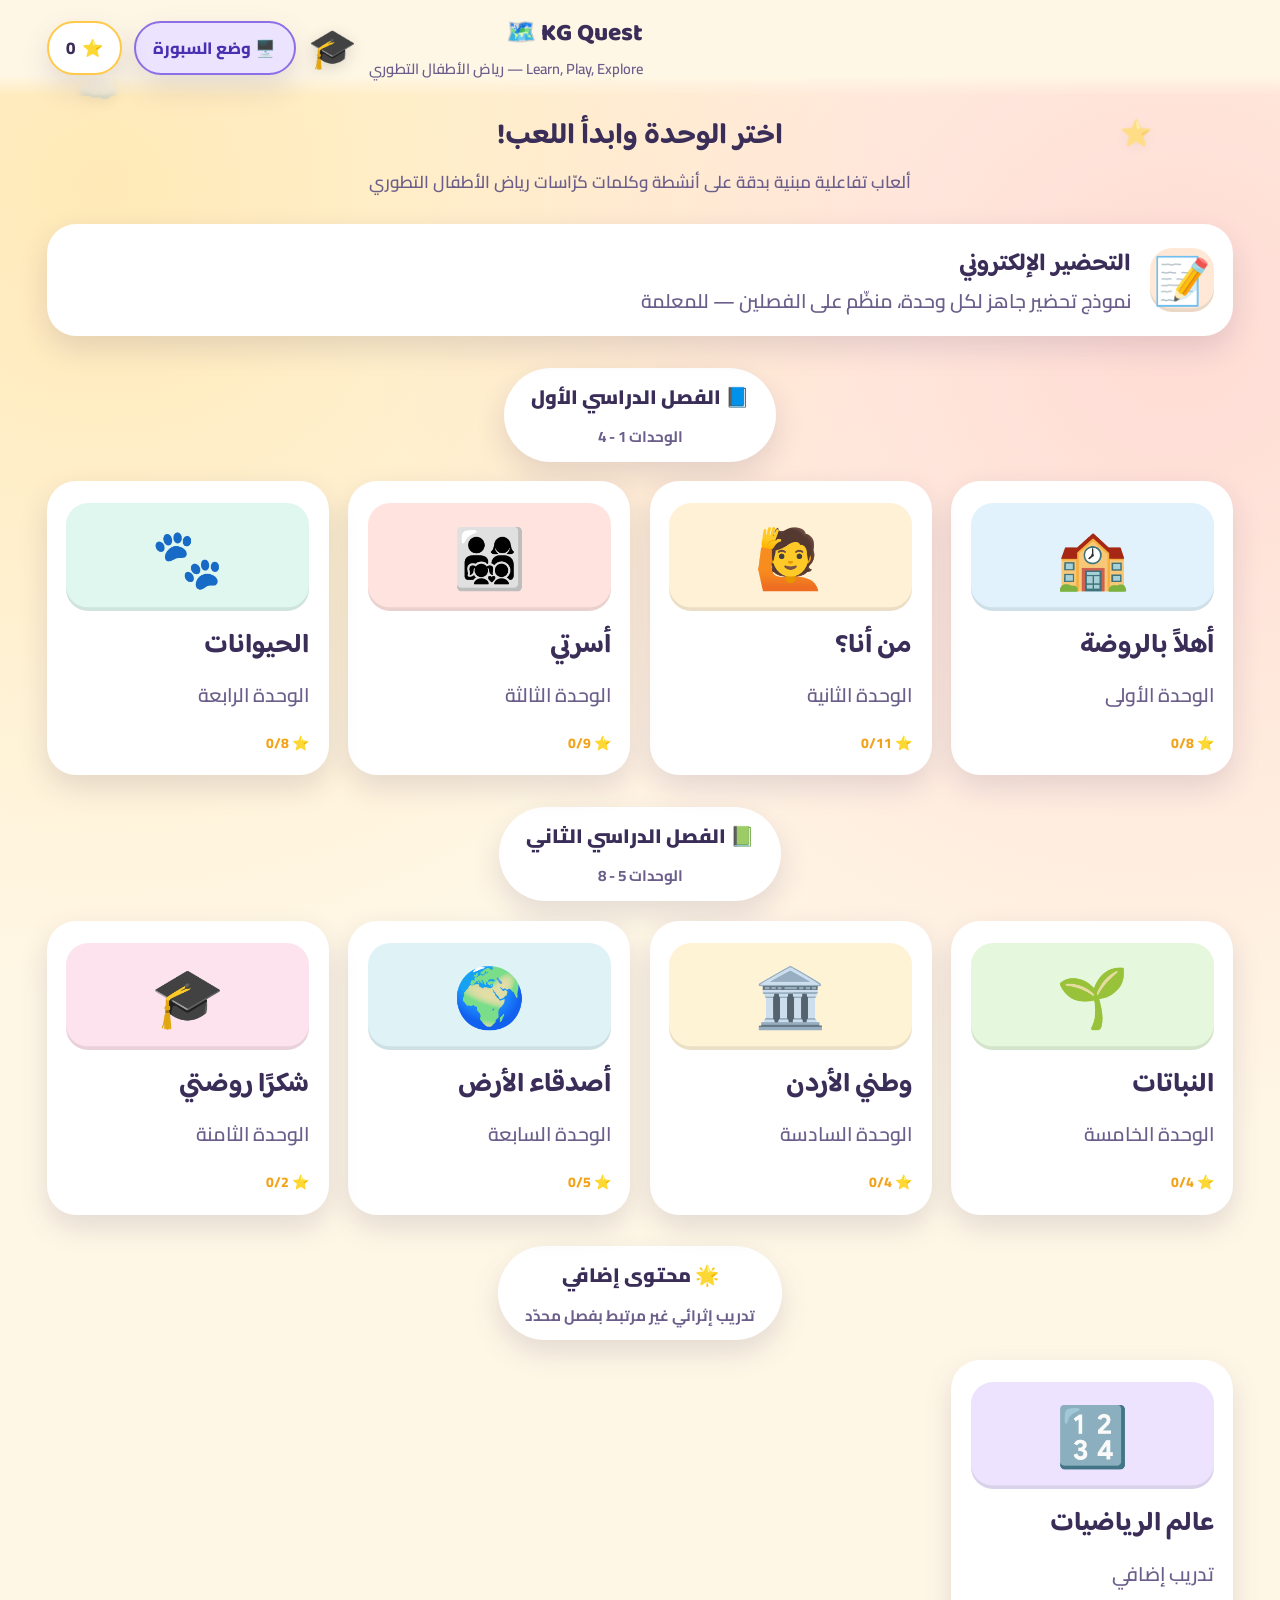
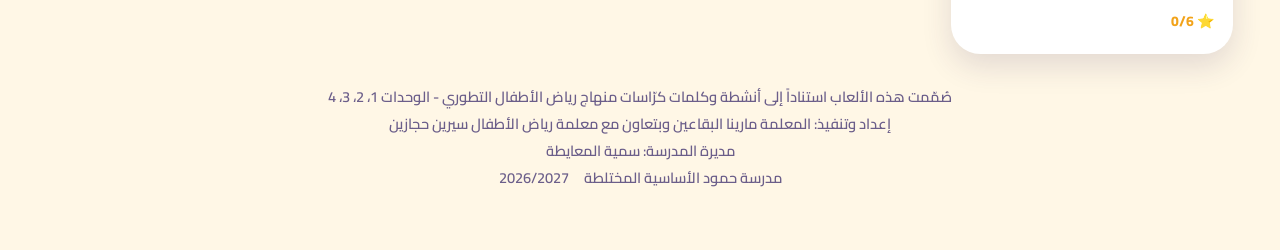
==== index (1).html @ 689f378b "Add files via upload" ====
<!DOCTYPE html>
<html lang="ar" dir="rtl">
<head>
<meta charset="UTF-8">
<meta name="viewport" content="width=device-width, initial-scale=1, viewport-fit=cover">
<title>KG Quest 🗺️ - رحلة تعليمية لرياض الأطفال</title>
<link rel="manifest" href="manifest.json">
<meta name="theme-color" content="#FFC94A">
<link rel="icon" href="icon-192.png">
<link rel="apple-touch-icon" href="icon-192.png">
<link rel="preconnect" href="https://fonts.googleapis.com">
<link href="https://fonts.googleapis.com/css2?family=Baloo+Bhaijaan+2:wght@500;600;700;800&family=Cairo:wght@400;600;700;800&display=swap" rel="stylesheet">
<link rel="stylesheet" href="style.css">
</head>
<body>
<div class="sky-decor" aria-hidden="true">
  <span class="d1">☁️</span>
  <span class="d2">⭐</span>
  <span class="d3">☁️</span>
  <span class="d4">🌟</span>
  <span class="d5">☁️</span>
</div>


<div class="appbar">
  <div class="appbar-inner">
    <button class="back-btn" id="backBtn">⬅ رجوع</button>
    <div class="brand" style="margin-inline-start:auto;">
      <div class="brand-text" style="text-align:left;">
        <h1 style="text-align:right;">KG Quest 🗺️</h1>
        <p style="text-align:right;">Learn, Play, Explore — رياض الأطفال التطوري</p>
      </div>
      <div class="brand-emoji">🎓</div>
    </div>
    <button class="board-toggle" id="boardToggle" aria-pressed="false" title="تكبير المحتوى للسبورة الذكية">🖥️ وضع السبورة</button>
    <div class="stars">⭐ <span id="starsCount">0</span></div>
  </div>
</div>

<div class="wrap">

  <!-- HOME: unit picker -->
  <section class="screen active" id="screen-home">
    <div class="hub-hero">
      <h2>اختر الوحدة وابدأ اللعب!</h2>
      <p>ألعاب تفاعلية مبنية بدقة على أنشطة وكلمات كرّاسات رياض الأطفال التطوري</p>
    </div>

    <button class="card prep-entry" onclick="openPrepHome()">
      <div class="badge">📝</div>
      <div class="prep-entry-text"><h3>التحضير الإلكتروني</h3><p>نموذج تحضير جاهز لكل وحدة، منظّم على الفصلين — للمعلمة</p></div>
    </button>

    <div class="term-section">
      <div class="term-head-wrap">
        <span class="term-head">📘 الفصل الدراسي الأول
          <span class="term-sub">الوحدات 1 - 4</span>
        </span>
      </div>
      <div class="grid units">
        <button class="card unit-card u1" onclick="openUnit(1)">
          <div class="badge">🏫</div><h3>أهلاً بالروضة</h3><p>الوحدة الأولى</p><span class="unit-progress" id="progress-u1"></span>
        </button>
        <button class="card unit-card u2" onclick="openUnit(2)">
          <div class="badge">🙋</div><h3>من أنا؟</h3><p>الوحدة الثانية</p><span class="unit-progress" id="progress-u2"></span>
        </button>
        <button class="card unit-card u3" onclick="openUnit(3)">
          <div class="badge">👨‍👩‍👧‍👦</div><h3>أسرتي</h3><p>الوحدة الثالثة</p><span class="unit-progress" id="progress-u3"></span>
        </button>
        <button class="card unit-card u4" onclick="openUnit(4)">
          <div class="badge">🐾</div><h3>الحيوانات</h3><p>الوحدة الرابعة</p><span class="unit-progress" id="progress-u4"></span>
        </button>
      </div>
    </div>

    <div class="term-section">
      <div class="term-head-wrap">
        <span class="term-head">📗 الفصل الدراسي الثاني
          <span class="term-sub">الوحدات 5 - 8</span>
        </span>
      </div>
      <div class="grid units">
        <button class="card unit-card u5" onclick="openUnit(5)">
          <div class="badge">🌱</div><h3>النباتات</h3><p>الوحدة الخامسة</p><span class="unit-progress" id="progress-u5"></span>
        </button>
        <button class="card unit-card u6" onclick="openUnit(6)">
          <div class="badge">🏛️</div><h3>وطني الأردن</h3><p>الوحدة السادسة</p><span class="unit-progress" id="progress-u6"></span>
        </button>
        <button class="card unit-card u7" onclick="openUnit(7)">
          <div class="badge">🌍</div><h3>أصدقاء الأرض</h3><p>الوحدة السابعة</p><span class="unit-progress" id="progress-u7"></span>
        </button>
        <button class="card unit-card u8" onclick="openUnit(8)">
          <div class="badge">🎓</div><h3>شكرًا روضتي</h3><p>الوحدة الثامنة</p><span class="unit-progress" id="progress-u8"></span>
        </button>
      </div>
    </div>

    <div class="term-section">
      <div class="term-head-wrap">
        <span class="term-head">🌟 محتوى إضافي
          <span class="term-sub">تدريب إثرائي غير مرتبط بفصل محدّد</span>
        </span>
      </div>
      <div class="grid units">
        <button class="card unit-card umath" onclick="openUnit('math')">
          <div class="badge">🔢</div><h3>عالم الرياضيات</h3><p>تدريب إضافي</p><span class="unit-progress" id="progress-umath"></span>
        </button>
      </div>
    </div>
  </section>

  <!-- UNIT 1 HUB -->
  <section class="screen" id="screen-unit1">
    <div class="hub-hero"><h2>🏫 أهلاً بالروضة</h2><p>حرف الألف، حرف الواو، أدوات الروضة، والعدد واحد</p><span class="term-sub" style="display:block;margin-top:4px;">📘 الفصل الدراسي الأول</span></div>
    <div class="grid">
      <button class="card u1" onclick="startAlefQuiz()"><span class="stars-earned" id="stars-u1-alef"></span><div class="badge">🔤</div><h3>حرف الألف (ا)</h3><p>اكتشف الكلمات التي تحتوي على حرف (ا): تفاح، دائرة، قطار، غزال</p></button>
      <button class="card u1" onclick="startWawQuiz()"><span class="stars-earned" id="stars-u1-waw"></span><div class="badge">🔤</div><h3>حرف الواو (و)</h3><p>اكتشف الكلمات التي تحتوي على حرف (و): ورق، خروف، جرو، فول</p></button>
      <button class="card u1" onclick="startU1English()"><span class="stars-earned" id="stars-u1-english"></span><div class="badge">🔤</div><h3>English Letters: A, C</h3><p>cat, cake, car, ant, ax, apple</p></button>
      <button class="card u1" onclick="startSchoolTools()"><span class="stars-earned" id="stars-u1-tools"></span><div class="badge">🎒</div><h3>أدوات الروضة</h3><p>صِل كل أداة بما يرتبط بها</p></button>
      <button class="card u1" onclick="startOddOne()"><span class="stars-earned" id="stars-u1-odd"></span><div class="badge">🔍</div><h3>الشيء المختلف</h3><p>ابحث عن العنصر المختلف بين مجموعة متشابهة</p></button>
      <button class="card u1" onclick="startNumberOne()"><span class="stars-earned" id="stars-u1-numberone"></span><div class="badge">1️⃣</div><h3>العدد واحد</h3><p>ميّز المجموعة التي تحتوي على عنصر واحد فقط</p></button>
      <button class="card u1" onclick="startU1Numbers()"><span class="stars-earned" id="stars-u1-numbers"></span><div class="badge">🔢</div><h3>أعدّ معي</h3><p>عدّ أدوات الروضة من 1 إلى 3</p></button>
      <button class="card u1" onclick="startU1Pattern()"><span class="stars-earned" id="stars-u1-pattern"></span><div class="badge">🧩</div><h3>أكمل النمط</h3><p>لاحظ التكرار وأكمل الشكل الناقص</p></button>
    </div>
  </section>

  <!-- UNIT 2 HUB -->
  <section class="screen" id="screen-unit2">
    <div class="hub-hero"><h2>🙋 من أنا؟</h2><p>حواسي، حروفي، جسمي، الأشكال، وغذائي الصحي</p><span class="term-sub" style="display:block;margin-top:4px;">📘 الفصل الدراسي الأول</span></div>
    <div class="grid">
      <button class="card u2" onclick="startSenses()"><span class="stars-earned" id="stars-u2-senses"></span><div class="badge">🖐️</div><h3>حواسي الخمس</h3><p>صِل كل عضو بما يفعله</p></button>
      <button class="card u2" onclick="startU2Letters()"><span class="stars-earned" id="stars-u2-letters"></span><div class="badge">🔤</div><h3>حروف ي ب م ف</h3><p>اكتشف الحروف في كلمات: دمية، برتقالة، ليمون، فيل</p></button>
      <button class="card u2" onclick="startU2English()"><span class="stars-earned" id="stars-u2-english"></span><div class="badge">🔤</div><h3>English Letters: T,D,M,H</h3><p>table, tiger, duck, dog, milk, monkey, hat, hen, house</p></button>
      <button class="card u2" onclick="startDressChild()"><span class="stars-earned" id="stars-u2-dress"></span><div class="badge">🧢</div><h3>أجزاء جسمي</h3><p>صِل كل قطعة ملابس بمكانها على الجسم</p></button>
      <button class="card u2" onclick="startU2Numbers()"><span class="stars-earned" id="stars-u2-numbers"></span><div class="badge">🔢</div><h3>أعدّ معي</h3><p>عدّ العناصر واختر الرقم الصحيح (2-5)</p></button>
      <button class="card u2" onclick="startShapes()"><span class="stars-earned" id="stars-u2-shapes"></span><div class="badge">🔺</div><h3>الأشكال الهندسية</h3><p>ميّز المثلث والدائرة والمربع</p></button>
      <button class="card u2" onclick="startFood()"><span class="stars-earned" id="stars-u2-food"></span><div class="badge">🍎</div><h3>غذائي الصحي</h3><p>صنّف الطعام: صحي أم غير صحي؟</p></button>
      <button class="card u2" onclick="startDoctorTools()"><span class="stars-earned" id="stars-u2-doctor"></span><div class="badge">🩺</div><h3>أدوات الطبيب</h3><p>ساعد الطبيب واكتشف أدواته الطبية</p></button>
      <button class="card u2" onclick="startCleaningTools()"><span class="stars-earned" id="stars-u2-cleaning"></span><div class="badge">🧼</div><h3>أدوات النظافة</h3><p>صِل كل أداة نظافة بما يناسبها</p></button>
      <button class="card u2" onclick="openGameScreen('hazard');initHazard();"><span class="stars-earned" id="stars-u2-hazard"></span><div class="badge">⚠️</div><h3>احذر الخطر</h3><p>اكتشف الأدوات الخطرة في المنزل</p></button>
      <button class="card u2" onclick="startU2Pattern()"><span class="stars-earned" id="stars-u2-pattern"></span><div class="badge">🧩</div><h3>أكمل النمط</h3><p>لاحظ التكرار وأكمل الشكل الناقص</p></button>
    </div>
  </section>

  <!-- UNIT 3 HUB -->
  <section class="screen" id="screen-unit3">
    <div class="hub-hero"><h2>👨‍👩‍👧‍👦 أسرتي</h2><p>حروف أسرتي، الأعمار، المهن، بيتي، والأعداد</p><span class="term-sub" style="display:block;margin-top:4px;">📘 الفصل الدراسي الأول</span></div>
    <div class="grid">
      <button class="card u3" onclick="startU3Letters()"><span class="stars-earned" id="stars-u3-letters"></span><div class="badge">🔤</div><h3>حروف س ر ت ش</h3><p>اكتشف الحروف في كلمات: سلحفاة، رمانة، تاج، شجرة</p></button>
      <button class="card u3" onclick="startU3English()"><span class="stars-earned" id="stars-u3-english"></span><div class="badge">🔤</div><h3>English Letters: S,N,O,P</h3><p>sun, snake, star, nest, nose, net, ox, octopus, orange, pen, panda, parrot</p></button>
      <button class="card u3" onclick="startAgeQuiz()"><span class="stars-earned" id="stars-u3-age"></span><div class="badge">👶</div><h3>الأصغر والأكبر</h3><p>من الأصغر سناً؟ ومن الأكبر؟</p></button>
      <button class="card u3" onclick="startProfessions()"><span class="stars-earned" id="stars-u3-professions"></span><div class="badge">🧰</div><h3>أصحاب المهن</h3><p>صِل كل مهنة بالأداة الخاصة بها</p></button>
      <button class="card u3" onclick="startPlaces()"><span class="stars-earned" id="stars-u3-places"></span><div class="badge">🏠</div><h3>غرف بيتي</h3><p>صِل كل قطعة أثاث بمكانها الصحيح في البيت</p></button>
      <button class="card u3" onclick="startTrueColors()"><span class="stars-earned" id="stars-u3-colors"></span><div class="badge">🎨</div><h3>الألوان الحقيقية</h3><p>اختر اللون الحقيقي لكل عنصر</p></button>
      <button class="card u3" onclick="startU3Numbers()"><span class="stars-earned" id="stars-u3-numbers"></span><div class="badge">🔢</div><h3>أعدّ معي</h3><p>عدّ من 6 إلى 9</p></button>
      <button class="card u3" onclick="startOrderNumbers()"><span class="stars-earned" id="stars-u3-orderNumbers"></span><div class="badge">📶</div><h3>رتّب الأعداد</h3><p>رتّب الأعداد من الأصغر إلى الأكبر</p></button>
      <button class="card u3" onclick="startU3Pattern()"><span class="stars-earned" id="stars-u3-pattern"></span><div class="badge">🧩</div><h3>أكمل النمط</h3><p>لاحظ التكرار وأكمل الشكل الناقص</p></button>
    </div>
  </section>

  <!-- UNIT 4 HUB -->
  <section class="screen" id="screen-unit4">
    <div class="hub-hero"><h2>🐾 الحيوانات</h2><p>حروف حيواناتي، الأمهات وصغارها، الموطن، ودورة الحياة</p><span class="term-sub" style="display:block;margin-top:4px;">📘 الفصل الدراسي الأول</span></div>
    <div class="grid">
      <button class="card u4" onclick="startU4Letters()"><span class="stars-earned" id="stars-u4-letters"></span><div class="badge">🔤</div><h3>حروف ن د ح ع</h3><p>اكتشف الحروف في كلمات: عنب، دجاجة، حوت، دعسوقة</p></button>
      <button class="card u4" onclick="startU4English()"><span class="stars-earned" id="stars-u4-english"></span><div class="badge">🔤</div><h3>English Letters: E,B,F,I</h3><p>egg, elephant, bird, book, banana, fish, flower, insect, ink</p></button>
      <button class="card u4" onclick="startBabies()"><span class="stars-earned" id="stars-u4-babies"></span><div class="badge">🐣</div><h3>أمهات وصغار</h3><p>صِل كل حيوان بصغيره</p></button>
      <button class="card u4" onclick="startHabitat()"><span class="stars-earned" id="stars-u4-habitat"></span><div class="badge">🌊</div><h3>بحري أم بري؟</h3><p>صنّف الحيوانات حسب موطنها</p></button>
      <button class="card u4" onclick="startInsects()"><span class="stars-earned" id="stars-u4-insects"></span><div class="badge">🐝</div><h3>نافعة أم ضارة</h3><p>صنّف الحشرات النافعة والضارة</p></button>
      <button class="card u4" onclick="startLifecycle()"><span class="stars-earned" id="stars-u4-lifecycle"></span><div class="badge">🔄</div><h3>رتّب الترتيب</h3><p>رتّب دورة حياة الدجاجة وأحداث يومي</p></button>
      <button class="card u4" onclick="startU4Numbers()"><span class="stars-earned" id="stars-u4-numbers"></span><div class="badge">🔢</div><h3>أعدّ معي</h3><p>عدّ الحيوانات من 1 إلى 3</p></button>
      <button class="card u4" onclick="startU4Pattern()"><span class="stars-earned" id="stars-u4-pattern"></span><div class="badge">🧩</div><h3>أكمل النمط</h3><p>لاحظ التكرار وأكمل الشكل الناقص</p></button>
    </div>
  </section>

  <!-- UNIT 5 HUB -->
  <section class="screen" id="screen-unit5">
    <div class="hub-hero"><h2>🌱 النباتات</h2><p>حروف ل ز ج، English G K، أعداد 10-12، وعالم النبات</p><span class="term-sub" style="display:block;margin-top:4px;">📗 الفصل الدراسي الثاني</span></div>
    <div class="grid" id="grid-unit5"></div>
  </section>

  <!-- UNIT 6 HUB -->
  <section class="screen" id="screen-unit6">
    <div class="hub-hero"><h2>🏛️ وطني الأردن</h2><p>حروف ق خ غ، English L U، أعداد 13-15، ومعالم وطني</p><span class="term-sub" style="display:block;margin-top:4px;">📗 الفصل الدراسي الثاني</span></div>
    <div class="grid" id="grid-unit6"></div>
  </section>

  <!-- UNIT 7 HUB -->
  <section class="screen" id="screen-unit7">
    <div class="hub-hero"><h2>🌍 أصدقاء الأرض</h2><p>حروف ذ ط ك ض، English Y W X Z، أعداد 17-20، وحافظ على الأرض</p><span class="term-sub" style="display:block;margin-top:4px;">📗 الفصل الدراسي الثاني</span></div>
    <div class="grid" id="grid-unit7"></div>
  </section>

  <!-- UNIT 8 HUB -->
  <section class="screen" id="screen-unit8">
    <div class="hub-hero"><h2>🎓 شكرًا روضتي</h2><p>حروف ظ هـ، ومهارات وقيم</p><span class="term-sub" style="display:block;margin-top:4px;">📗 الفصل الدراسي الثاني</span></div>
    <div class="grid" id="grid-unit8"></div>
  </section>

  <!-- MATH WORLD HUB -->
  <section class="screen" id="screen-unitmath">
    <div class="hub-hero"><h2>🔢 عالم الرياضيات</h2><p>الجمع والطرح، الأشكال، الأنماط، المقارنة، الترتيب، والقفز بالعشرات</p><span class="term-sub" style="display:block;margin-top:4px;">🌟 محتوى إضافي</span></div>
    <div class="grid" id="grid-unitmath"></div>
  </section>

  <!-- GENERIC: MATCH -->
  <section class="screen" id="screen-match">
    <div class="game-panel">
      <div class="game-title"><span class="emoji" id="match-icon">🖐️</span><h2 id="match-title">مطابقة</h2></div>
      <p class="progress-line" id="match-progress"></p>
      <p class="prompt" id="match-prompt">صِل كل عنصر بما يناسبه</p>
      <div class="match-cols"><div id="match-left"></div><div id="match-right"></div></div>
    </div>
  </section>

  <!-- GENERIC: QUIZ -->
  <section class="screen" id="screen-quiz">
    <div class="game-panel">
      <div class="game-title"><span class="emoji" id="quiz-icon">🔤</span><h2 id="quiz-title">سؤال</h2></div>
      <p class="progress-line" id="quiz-progress"></p>
      <div class="letter-big" id="quiz-header" style="display:none;"></div>
      <div class="objects-row" id="quiz-objects" style="display:none;"></div>
      <p class="prompt" id="quiz-prompt"></p>
      <p class="prompt-sub" id="quiz-sub" style="display:none;"></p>
      <div class="options-row" id="quiz-options"></div>
    </div>
  </section>

  <!-- GENERIC: COUNT -->
  <section class="screen" id="screen-count">
    <div class="game-panel">
      <div class="game-title"><span class="emoji" id="count-icon">🔢</span><h2 id="count-title">أعدّ معي</h2></div>
      <p class="progress-line" id="count-progress"></p>
      <p class="credit-line">تنفيذ: المعلمة مارينا البقاعين</p>
      <p class="prompt">كم عدد العناصر؟</p>
      <div class="objects-row" id="count-objects"></div>
      <div class="num-row" id="count-options"></div>
    </div>
  </section>

  <!-- GENERIC: SORT -->
  <section class="screen" id="screen-sort">
    <div class="game-panel">
      <div class="game-title"><span class="emoji" id="sort-icon">🍎</span><h2 id="sort-title">تصنيف</h2></div>
      <p class="progress-line" id="sort-progress"></p>
      <div class="stage">
        <span class="stage-emoji" id="sort-emoji">🍎</span>
        <span class="stage-name" id="sort-name">تفاحة</span>
      </div>
      <div class="choice-row">
        <button class="choice-btn a" id="sort-btnA" onclick="answerSort(true)">صحي</button>
        <button class="choice-btn b" id="sort-btnB" onclick="answerSort(false)">غير صحي</button>
      </div>
    </div>
  </section>

  <!-- GENERIC: ORDER -->
  <section class="screen" id="screen-order">
    <div class="game-panel">
      <div class="game-title"><span class="emoji" id="order-icon">🔄</span><h2 id="order-title">رتّب</h2></div>
      <p class="progress-line" id="order-progress"></p>
      <p class="prompt" id="order-prompt"></p>
      <div class="order-row" id="order-row"></div>
    </div>
  </section>

  <!-- GENERIC: PATTERN -->
  <section class="screen" id="screen-pattern">
    <div class="game-panel">
      <div class="game-title"><span class="emoji">🧩</span><h2>أكمل النمط</h2></div>
      <p class="progress-line" id="pattern-progress"></p>
      <p class="prompt">ما الشكل التالي في النمط؟</p>
      <div class="pattern-row" id="pattern-row"></div>
      <div class="options-row" id="pattern-options"></div>
    </div>
  </section>

  <!-- HAZARD (unit 2 special) -->
  <section class="screen" id="screen-hazard">
    <div class="game-panel">
      <div class="game-title"><span class="emoji">⚠️</span><h2>احذر الخطر</h2></div>
      <p class="prompt">انقر فقط على الأدوات الخطرة</p>
      <div class="hazard-meta"><span id="hazard-found">تم العثور: 0 / 4</span><span id="hazard-lives">❤️❤️❤️</span></div>
      <div class="hazard-grid" id="hazard-grid"></div>
    </div>
  </section>

  <!-- التحضير الإلكتروني -->
  <section class="screen" id="screen-prep-home">
    <div class="hub-hero"><h2>📝 التحضير الإلكتروني</h2><p>اختاري الوحدة لعرض خطة الدرس معبّأة وجاهزة للتعديل والطباعة</p></div>
    <div class="term-section">
      <div class="term-head-wrap"><span class="term-head">📘 الفصل الدراسي الأول<span class="term-sub">الوحدات 1 - 4</span></span></div>
      <div class="grid" id="prep-grid-1"></div>
    </div>
    <div class="term-section">
      <div class="term-head-wrap"><span class="term-head">📗 الفصل الدراسي الثاني<span class="term-sub">الوحدات 5 - 8</span></span></div>
      <div class="grid" id="prep-grid-2"></div>
    </div>
  </section>

  <!-- نموذج خطة الدرس (مطابق للنموذج الرسمي QF71-1-47) -->
  <section class="screen" id="screen-prep-form">
    <div class="game-panel prep-sheet" id="prepSheet">
      <h2 style="text-align:center;margin:0 0 14px;">خطة الدرس</h2>

      <div class="prep-head-grid">
        <div class="full"><strong>اسم المدرسة:</strong> <input type="text" id="f-schoolName" placeholder="مثال: روضة ..."><br><strong>مديرة المدرسة:</strong> سمية المعايطة</div>
        <div><strong>المبحث:</strong> منهاج رياض الأطفال التطوري</div>
        <div><strong>عنوان الوحدة:</strong> <span id="prep-unit-title"></span></div>
        <div class="full"><strong>عدد الحصص:</strong> <input type="text" id="f-sessionCount" placeholder="مثال: فعالية الحلقة الصباحية (اليوم الأول من الأسبوع الأول)"></div>
        <div class="full"><strong>موضوع الدرس:</strong> <input type="text" id="f-lessonTopic" placeholder="مثال: نشاط جسمي جميل / قصة حرف الياء"></div>
        <div class="full"><strong>التعلم القبلي:</strong> <input type="text" id="f-priorLearning" placeholder="مثال: القاء تحية الإسلام / حرفي المد (ا، و)"></div>
      </div>

      <div class="prep-outcomes">
        <div class="prep-outcomes-title">النتاجات التعليمية</div>
        <textarea id="f-outcomes" rows="4" placeholder="1- ...&#10;2- ...&#10;3- ..."></textarea>
      </div>

      <table class="prep-stage-table" dir="rtl">
        <thead>
          <tr>
            <th class="col-stage">المراحل</th>
            <th>دور المعلم</th>
            <th>دور المتعلم</th>
            <th class="col-time">الزمن</th>
          </tr>
        </thead>
        <tbody>
          <tr>
            <td class="prep-stage-name">1- التهيئة<br>والاندماج</td>
            <td data-label="دور المعلم"><textarea id="f-teacher-0" rows="3"></textarea></td>
            <td data-label="دور المتعلم"><textarea id="f-learner-0" rows="3"></textarea></td>
            <td data-label="الزمن"><input type="text" id="f-time-0" class="prep-time"></td>
          </tr>
          <tr>
            <td class="prep-stage-name">2- الشرح<br>والتفسير</td>
            <td data-label="دور المعلم"><textarea id="f-teacher-1" rows="4"></textarea></td>
            <td data-label="دور المتعلم"><textarea id="f-learner-1" rows="4"></textarea></td>
            <td data-label="الزمن"><input type="text" id="f-time-1" class="prep-time"></td>
          </tr>
          <tr>
            <td class="prep-stage-name">3- التوسع<br>ودعم التميز</td>
            <td data-label="دور المعلم"><textarea id="f-teacher-2" rows="3"></textarea></td>
            <td data-label="دور المتعلم"><textarea id="f-learner-2" rows="3"></textarea></td>
            <td data-label="الزمن"><input type="text" id="f-time-2" class="prep-time"></td>
          </tr>
          <tr>
            <td class="prep-stage-name">4- تأكيد<br>التعلم</td>
            <td data-label="دور المعلم"><textarea id="f-teacher-3" rows="2"></textarea></td>
            <td data-label="دور المتعلم"><textarea id="f-learner-3" rows="2"></textarea></td>
            <td data-label="الزمن"><input type="text" id="f-time-3" class="prep-time"></td>
          </tr>
        </tbody>
      </table>

      <div class="prep-footer-grid">
        <div class="prep-footer-left">
          <label>الصف/الشعبة<input type="text" id="f-classroom" placeholder="روضة 2 ( )"></label>
          <label>عدد الغياب/العدد الكلي<input type="text" id="f-attendance"></label>
          <label>ترتيب الحصة<input type="text" id="f-sessionOrder" placeholder="الحلقة الصباحية"></label>
          <label>اليوم والتاريخ<input type="text" id="f-dayDate" placeholder="الأحد - "></label>
        </div>
        <div class="prep-footer-right">
          <div class="prep-outcomes-title">التأمل الذاتي: حول عمليتي التعلم والتعليم</div>
          <textarea id="f-selfReflection" rows="5"></textarea>
        </div>
      </div>

      <div class="prep-signatures">
        <label>الاسم والتوقيع: المعلم<input type="text" id="f-teacherName"></label>
        <label>اخصائي المبحث<input type="text" id="f-subjectSpecialist"></label>
        <label>مديرة المدرسة<input type="text" id="f-schoolPrincipal"></label>
        <label>مستشار التطوير المدرسي<input type="text" id="f-schoolDevAdvisor"></label>
      </div>

      <div class="prep-actions">
        <button class="btn-again" onclick="savePrepSession()">💾 حفظ</button>
        <button class="btn-word" onclick="exportPrepToWord()">📄 تصدير Word</button>
        <button class="btn-home" onclick="window.print()">🖨️ طباعة</button>
      </div>
      <button class="prep-reset-link" onclick="resetPrepPlan()">↺ استرجاع الخطة الأصلية المعبّأة</button>
    </div>
  </section>

  <footer>صُمّمت هذه الألعاب استناداً إلى أنشطة وكلمات كرّاسات منهاج رياض الأطفال التطوري - الوحدات 1، 2، 3، 4<br>إعداد وتنفيذ: المعلمة مارينا البقاعين وبتعاون مع معلمة رياض الأطفال سيرين حجازين<br>مديرة المدرسة: سمية المعايطة<br>مدرسة حمود الأساسية المختلطة &nbsp;&nbsp;&nbsp; 2026/2027</footer>
</div>

<div class="modal-back" id="modalBack">
  <div class="modal">
    <span class="big-emoji">🎉</span>
    <h3>أحسنت!</h3>
    <p id="modalText">أكملت اللعبة بنجاح</p>
    <div class="modal-actions">
      <button class="btn-again" id="modalAgainBtn">العب مرة أخرى</button>
      <button class="btn-home" onclick="closeModal();backToUnit();">رجوع للوحدة</button>
    </div>
  </div>
</div>

<script src="app.js"></script>
<script>
/* وضع السبورة الذكية: تكبير تلقائي حسب حجم الشاشة */
(function(){
  var root=document.documentElement, btn=document.getElementById('boardToggle');
  var KEY='kgquest_board_mode'; // 'on' | 'off' | null (تلقائي)
  function pref(){ try{return localStorage.getItem(KEY);}catch(e){return null;} }
  function setPref(v){ try{localStorage.setItem(KEY,v);}catch(e){} }
  function bigScreen(){ return window.innerWidth>=1000; }
  function apply(){
    var p=pref();
    var on = p==='on' || (p!=='off' && bigScreen());
    var k=Math.min(2.2, Math.max(1, Math.min(window.innerWidth/1050, window.innerHeight/600)));
    if(on && k>1.05){ root.classList.add('board'); root.style.setProperty('--k',k.toFixed(3)); }
    else { root.classList.remove('board'); root.style.removeProperty('--k'); }
    if(btn){
      btn.classList.toggle('show', window.innerWidth>=800);
      btn.setAttribute('aria-pressed', root.classList.contains('board')?'true':'false');
    }
  }
  if(btn) btn.addEventListener('click',function(){
    setPref(root.classList.contains('board')?'off':'on'); apply();
  });
  window.addEventListener('resize',apply);
  apply();
})();
</script>
<script>
if ('serviceWorker' in navigator) {
  window.addEventListener('load', () => {
    navigator.serviceWorker.register('./sw.js');
  });
}
</script>
</body>
</html>
---- style.css ----
:root{
    box-sizing:border-box;
    --cream:#FFF7E6; --panel:#FFFFFF; --ink:#3A2E59; --ink-soft:#6B5E8A;
    --yellow:#FFC94A; --yellow-deep:#F2A31A;
    --pink:#FF6F91; --pink-deep:#E14C72;
    --teal:#33C2BD; --teal-deep:#1F9E99;
    --purple:#8C6FE6; --purple-deep:#6E4FD1;
    --orange:#FF9645; --orange-deep:#E5761E;
    --red:#FF5C5C; --red-deep:#DE3A3A;
    --green:#4FBE85; --green-deep:#2E9C64;
    --blue:#4AA9E0; --blue-deep:#2A82BD;
    --coral:#FF7A6B; --coral-deep:#E2543F;
    --line:#EFE3C8;
    --shadow: 0 10px 24px rgba(58,46,89,.14);
    padding-top:env(safe-area-inset-top,0px); padding-bottom:env(safe-area-inset-bottom,0px);
  }
  @media (prefers-color-scheme: dark){
    :root:not([data-theme="light"]){ --cream:#211A33; --panel:#2C2447; --ink:#F4EEFF; --ink-soft:#C7BBEA; --line:#453A6B; --shadow:0 10px 26px rgba(0,0,0,.45); }
  }
  :root[data-theme="dark"]{ --cream:#211A33; --panel:#2C2447; --ink:#F4EEFF; --ink-soft:#C7BBEA; --line:#453A6B; --shadow:0 10px 26px rgba(0,0,0,.45); }
  html{scroll-padding-top:env(safe-area-inset-top,0px);}
  *{box-sizing:border-box;}
  body{
    margin:0;
    background:
      radial-gradient(circle at 8% 10%, rgba(255,201,74,.30), transparent 40%),
      radial-gradient(circle at 92% 18%, rgba(255,111,145,.20), transparent 42%),
      var(--cream);
    color:var(--ink); font-family:'Cairo',sans-serif; min-height:100%; -webkit-tap-highlight-color:transparent;
    overflow-x:hidden; position:relative;
  }
  .sky-decor{position:fixed;inset:0;overflow:hidden;pointer-events:none;z-index:0;}
  .sky-decor span{position:absolute;opacity:.5;filter:drop-shadow(0 4px 6px rgba(0,0,0,.08));animation:drift 22s ease-in-out infinite;}
  .sky-decor .d1{top:6%;left:6%;font-size:34px;animation-duration:26s;}
  .sky-decor .d2{top:12%;right:10%;font-size:26px;animation-duration:20s;animation-delay:-4s;}
  .sky-decor .d3{top:30%;left:80%;font-size:22px;animation-duration:24s;animation-delay:-9s;}
  .sky-decor .d4{top:60%;left:4%;font-size:24px;animation-duration:28s;animation-delay:-13s;}
  .sky-decor .d5{top:75%;right:8%;font-size:30px;animation-duration:23s;animation-delay:-6s;}
  @keyframes drift{0%,100%{transform:translateY(0) rotate(0deg);}50%{transform:translateY(-18px) rotate(6deg);}}
  @media (prefers-reduced-motion:reduce){ .sky-decor span{animation:none;} }
  h1,h2,h3,.display{font-family:'Baloo Bhaijaan 2','Cairo',sans-serif;}
  button{font-family:inherit;}
  .wrap{max-width:960px;margin:0 auto;padding:0 18px 48px;position:relative;z-index:1;}

  .appbar{position:sticky;top:0;z-index:20;padding-top:calc(14px + env(safe-area-inset-top,0px));padding-bottom:14px;background:linear-gradient(180deg, var(--cream) 78%, transparent);backdrop-filter:blur(2px);}
  .appbar-inner{max-width:960px;margin:0 auto;padding:0 18px;display:flex;align-items:center;justify-content:space-between;gap:10px;}
  .brand{display:flex;align-items:center;gap:10px;}
  .brand-emoji{font-size:32px;line-height:1;filter:drop-shadow(0 4px 6px rgba(0,0,0,.15));}
  .brand-text h1{margin:0;font-size:20px;font-weight:800;}
  .brand-text p{margin:0;font-size:12px;color:var(--ink-soft);font-weight:600;}
  .stars{display:flex;align-items:center;gap:6px;background:var(--panel);border:2px solid var(--yellow);padding:7px 14px;border-radius:999px;font-weight:800;font-size:14px;box-shadow:var(--shadow);}
  .back-btn{display:none;align-items:center;gap:6px;background:var(--panel);border:2px solid var(--line);color:var(--ink);font-weight:700;font-size:13.5px;padding:8px 14px;border-radius:999px;cursor:pointer;box-shadow:var(--shadow);}
  .back-btn.show{display:inline-flex;}

  .hub-hero{text-align:center;padding:6px 0 22px;}
  .hub-hero h2{font-size:24px;margin:6px 0 4px;}
  .hub-hero p{margin:0;color:var(--ink-soft);font-weight:600;font-size:14px;}

  .term-section{margin-top:8px;}
  .term-head-wrap{text-align:center;margin:26px 0 16px;}
  .term-section:first-of-type .term-head-wrap{margin-top:0;}
  .term-head{display:inline-block;font-weight:900;font-size:16px;color:var(--ink);background:var(--panel);padding:9px 22px;border-radius:999px;box-shadow:var(--shadow);}
  .term-sub{display:block;margin-top:6px;color:var(--ink-soft);font-weight:700;font-size:12.5px;}
  .grid{display:grid;grid-template-columns:repeat(2,1fr);gap:16px;}
  @media (min-width:640px){ .grid{grid-template-columns:repeat(3,1fr);} }
  .grid.units{grid-template-columns:repeat(2,1fr);}
  @media (min-width:560px){ .grid.units{grid-template-columns:repeat(4,1fr);} }

  .card{position:relative;border:none;cursor:pointer;text-align:right;background:var(--panel);border-radius:24px;padding:18px 16px 16px;box-shadow:var(--shadow);color:var(--ink);display:flex;flex-direction:column;gap:10px;min-height:150px;transition:transform .15s ease;}
  .card:active{transform:scale(.97);}
  .card:focus-visible{outline:3px solid var(--purple);outline-offset:3px;}
  .card .badge{width:70px;height:70px;border-radius:18px;display:flex;align-items:center;justify-content:center;font-size:38px;box-shadow:inset 0 -3px 0 rgba(0,0,0,.08);}
  .card h3{margin:0;font-size:20px;}
  .card p{margin:0;font-size:16px;color:var(--ink-soft);font-weight:600;line-height:1.5;}
  .card .stars-earned{position:absolute;top:12px;left:14px;font-size:13px;font-weight:800;color:var(--yellow-deep);}
  .unit-card .badge{width:100%;height:88px;border-radius:18px;font-size:48px;}
  .unit-card h3{font-size:22px;}
  .unit-progress{display:block;margin-top:6px;font-size:11.5px;font-weight:800;color:var(--yellow-deep);min-height:14px;}

  .prep-select-label{display:block;font-weight:800;font-size:13.5px;color:var(--ink-soft);margin-bottom:16px;}
  .prep-select{display:block;width:100%;margin-top:6px;padding:12px;border-radius:12px;border:2px solid var(--line);font-family:inherit;font-size:14.5px;color:var(--ink);background:var(--panel);}

  .prep-entry{width:100%;flex-direction:row;align-items:center;justify-content:flex-start;gap:16px;margin-bottom:22px;min-height:auto;padding:16px;}
  .prep-entry .badge{width:52px;height:52px;flex:none;background:#FFE9D6;color:var(--orange-deep);}
  .prep-entry-text{text-align:right;}
  .prep-entry-text h3{margin:0 0 2px;font-size:20px;}
  .prep-entry-text p{margin:0;}

  .game-panel.prep-sheet{font-size:12.5px;font-family:'Arial','Tahoma',sans-serif;background:#fff;border:2px solid #222;border-radius:6px;padding:14px;color:#111;box-shadow:none;margin-top:6px;}
  .prep-sheet h2{font-family:'Arial','Tahoma',sans-serif;}
  .prep-head-grid{display:grid;grid-template-columns:1fr 1fr;gap:0;background:#fff;border:1px solid #222;border-radius:0;padding:0;margin-bottom:10px;}
  .prep-head-grid > div{border:1px solid #222;padding:8px;}
  .prep-head-grid .full{grid-column:1/-1;}
  .prep-head-grid strong{font-weight:800;margin-left:4px;font-size:12px;color:#111;}
  .prep-head-grid input{width:70%;border:none;border-bottom:1px dotted #666;padding:3px;font-family:inherit;font-size:12.5px;background:transparent;color:#111;}
  .prep-outcomes{border:1px solid #222;border-radius:0;padding:8px;margin-bottom:10px;}
  .prep-outcomes-title{font-weight:900;font-size:12.5px;margin-bottom:6px;color:#111;text-decoration:underline;}
  .prep-outcomes textarea,.prep-footer-right textarea{width:100%;border:1px dotted #999;border-radius:0;padding:6px;font-family:inherit;font-size:12.5px;color:#111;background:#fff;resize:vertical;}
  .prep-stage-table{width:100%;border-collapse:collapse;margin-bottom:10px;border:1px solid #222;}
  .prep-stage-table th{background:#FFE9AE;padding:6px 4px;font-size:11.5px;font-weight:900;border:1px solid #222;color:#111;}
  .prep-stage-table td{border:1px solid #222;padding:5px;vertical-align:top;}
  .prep-stage-table .prep-stage-name{font-weight:900;font-size:11.5px;text-align:center;width:70px;background:#FFE9AE;color:#111;}
  .prep-stage-table .col-time,.prep-stage-table td:last-child{width:60px;}
  .prep-stage-table textarea{width:100%;border:none;font-family:inherit;font-size:12px;color:#111;background:transparent;resize:vertical;padding:2px;}
  .prep-time{width:100%;border:none;text-align:center;font-weight:800;background:transparent;padding:4px;font-family:inherit;font-size:12.5px;color:#111;}
  @media(max-width:560px){
    .prep-stage-table thead{display:none;}
    .prep-stage-table, .prep-stage-table tbody, .prep-stage-table tr, .prep-stage-table td{display:block;width:100%!important;}
    .prep-stage-table tr{margin-bottom:8px;border:1px solid #222;}
    .prep-stage-table td{border:none;border-bottom:1px dotted #999;}
    .prep-stage-table td:last-child{border-bottom:none;}
    .prep-stage-table td[data-label]:before{content:attr(data-label);display:block;font-weight:800;font-size:10.5px;color:#555;margin-bottom:4px;}
  }
  .prep-footer-grid{display:grid;grid-template-columns:1fr 1.2fr;gap:0;margin-bottom:10px;border:1px solid #222;}
  @media(max-width:560px){ .prep-footer-grid{grid-template-columns:1fr;} }
  .prep-footer-left{border-left:1px solid #222;padding:8px;}
  .prep-footer-right{padding:8px;}
  .prep-footer-left label,.prep-signatures label{display:block;font-weight:800;font-size:11.5px;color:#111;margin-bottom:8px;}
  .prep-footer-left input,.prep-signatures input{width:100%;margin-top:4px;border:none;border-bottom:1px dotted #666;border-radius:0;padding:4px;font-family:inherit;font-size:12.5px;background:transparent;color:#111;}
  .prep-signatures{display:grid;grid-template-columns:repeat(4,1fr);gap:0;border:1px solid #222;margin-bottom:6px;}
  .prep-signatures label{border-left:1px solid #222;padding:8px;margin-bottom:0;}
  .prep-signatures label:last-child{border-left:none;}
  @media(max-width:560px){ .prep-signatures{grid-template-columns:repeat(2,1fr);} }
  @media(max-width:380px){ .prep-signatures{grid-template-columns:1fr;} }
  .prep-actions{display:flex;gap:10px;margin-top:16px;flex-wrap:wrap;}
  .prep-actions button{flex:1;min-width:100px;border:none;border-radius:14px;padding:12px 6px;font-weight:800;font-size:13px;cursor:pointer;}
  .prep-reset-link{display:block;width:100%;background:none;border:none;color:var(--ink-soft);font-weight:700;font-size:12.5px;text-decoration:underline;padding:10px;cursor:pointer;}

  .prep-session-card{display:flex;align-items:center;justify-content:space-between;gap:10px;background:var(--panel);border-radius:16px;padding:14px 16px;margin-bottom:10px;box-shadow:var(--shadow);}
  .prep-session-info{text-align:right;cursor:pointer;flex:1;}
  .prep-session-info h4{margin:0 0 3px;font-size:14.5px;}
  .prep-session-info p{margin:0;font-size:12px;color:var(--ink-soft);font-weight:700;}
  .prep-session-del{border:none;background:#FFE1E1;color:var(--red-deep);border-radius:10px;padding:8px 10px;font-weight:800;cursor:pointer;font-size:13px;}
  .prep-empty{text-align:center;color:var(--ink-soft);font-weight:700;padding:20px;}

  @page{ size:A4 landscape; margin:8mm; }
  @media print{
    .appbar,.back-btn,.prep-actions,.prep-reset-link,.sky-decor,footer,.modal-back,.hub-hero{display:none!important;}
    html,body{background:#fff!important; -webkit-print-color-adjust:exact; print-color-adjust:exact;}
    .wrap{max-width:100%!important;padding:0!important;margin:0!important;}
    .screen{animation:none!important;}
    .game-panel{box-shadow:none!important;border:none!important;padding:0!important;margin:0!important;}

    /* شيت التحضير: كل شي على صفحة A4 أفقية واحدة */
    .prep-sheet{font-size:9.5px!important;}
    .prep-sheet > h2{font-size:15px!important;margin:0 0 5px!important;text-align:center;}
    .prep-head-grid{grid-template-columns:1fr 1fr!important;gap:3px 10px!important;padding:5px 8px!important;margin-bottom:5px!important;border:1px solid #999!important;background:#fff!important;}
    .prep-head-grid strong{font-size:8.5px!important;margin-bottom:0!important;display:inline;color:#000!important;}
    .prep-head-grid input{border:none!important;border-bottom:1px dotted #999!important;border-radius:0!important;padding:1px 3px!important;font-size:9px!important;background:transparent!important;display:inline;width:auto!important;min-width:60%;}
    .prep-outcomes{border:1px solid #999!important;padding:4px 8px!important;margin-bottom:5px!important;}
    .prep-outcomes-title{font-size:8.5px!important;margin-bottom:2px!important;color:#000!important;}
    .prep-outcomes textarea{font-size:8.5px!important;padding:2px!important;border:none!important;height:34px!important;resize:none!important;line-height:1.35;}
    .prep-stage-table{border:1px solid #999!important;margin-bottom:5px!important;}
    .prep-stage-table th{padding:2px 4px!important;font-size:8px!important;background:#f0e6c8!important;border:1px solid #999!important;}
    .prep-stage-table td{border:1px solid #999!important;padding:2px 4px!important;}
    .prep-stage-table .prep-stage-name{font-size:7.5px!important;background:#f0e6c8!important;width:40px!important;}
    .prep-time{width:100%!important;padding:1px!important;font-size:8px!important;background:transparent!important;}
    .prep-stage-table textarea{font-size:7.5px!important;padding:1px!important;border:none!important;resize:none!important;line-height:1.25;}
    #f-teacher-0,#f-learner-0{height:26px!important;}
    #f-teacher-1,#f-learner-1{height:44px!important;}
    #f-teacher-2,#f-learner-2{height:26px!important;}
    #f-teacher-3,#f-learner-3{height:18px!important;}
    .prep-footer-grid{grid-template-columns:0.8fr 1.2fr!important;gap:8px!important;margin-bottom:4px!important;}
    .prep-footer-left{display:grid!important;grid-template-columns:1fr 1fr!important;gap:2px 8px!important;}
    .prep-footer-left label,.prep-signatures label{font-size:7.5px!important;margin-bottom:2px!important;color:#000!important;}
    .prep-footer-left input,.prep-signatures input{border:none!important;border-bottom:1px dotted #999!important;padding:1px 2px!important;font-size:8.5px!important;background:transparent!important;}
    .prep-footer-right textarea{font-size:8px!important;padding:3px!important;border:1px solid #999!important;height:34px!important;resize:none!important;}
    .prep-signatures{grid-template-columns:repeat(4,1fr)!important;gap:6px!important;border-top:1px solid #999!important;padding-top:4px!important;margin-bottom:0!important;}
  }

  .u1 .badge{background:#E1F2FC;color:var(--blue-deep);}
  .u2 .badge{background:#FFF1D6;color:var(--yellow-deep);}
  .u3 .badge{background:#FFE3DF;color:var(--coral-deep);}
  .u4 .badge{background:#DFF7EF;color:var(--green-deep);}
  .u5 .badge{background:#E5F7DC;color:#3C8A3E;}
  .u6 .badge{background:#FFF3D6;color:#B8860B;}
  .u7 .badge{background:#DFF3F7;color:#1D7A8C;}
  .u8 .badge{background:#FDE3EE;color:#C23B78;}
  .umath .badge{background:#EDE3FF;color:var(--purple-deep);}

  .prompt-sub{text-align:center;font-size:24px;font-weight:800;margin:-10px 0 18px;letter-spacing:.5px;}

  .screen{display:none;}
  .screen.active{display:block; animation:screenIn .4s ease;}
  @keyframes screenIn{from{opacity:0; transform:translateY(10px);} to{opacity:1; transform:translateY(0);}}
  @media (prefers-reduced-motion:reduce){ .screen.active{animation:none;} }

  .confetti-piece{position:fixed;top:-30px;font-size:22px;pointer-events:none;z-index:60;animation:confettiFall linear forwards;}
  @keyframes confettiFall{to{transform:translateY(110vh) rotate(360deg); opacity:.2;}}
  .game-panel{background:var(--panel);border-radius:26px;padding:22px 18px 26px;box-shadow:var(--shadow);margin-top:6px;}
  .game-title{display:flex;align-items:center;gap:10px;margin-bottom:4px;}
  .game-title .emoji{font-size:40px;}
  .game-title h2{margin:0;font-size:26px;}
  .progress-line{font-size:20px;color:var(--ink-soft);font-weight:700;margin:0 0 14px;}
  .prompt{text-align:center;font-size:28px;font-weight:800;margin:6px 0 22px;line-height:1.5;}

  .match-cols{display:grid;grid-template-columns:1fr 1fr;gap:14px;}
  .tile{border:2px solid var(--line);background:var(--cream);border-radius:18px;padding:22px 12px;text-align:center;cursor:pointer;font-weight:700;font-size:20px;display:flex;flex-direction:column;align-items:center;gap:10px;transition:transform .12s ease,border-color .12s ease,background .12s ease;position:relative;}
  .tile .emoji{font-size:58px;}
  .tile:hover{transform:translateY(-2px);}
  .tile.selected{border-color:var(--purple);background:#ECE3FF;}
  .tile.matched{border-color:var(--green);background:#DFF7EF;opacity:.7;cursor:default;}
  .tile.wrong{animation:shake .35s ease;}
  .tile:disabled,.tile.matched{pointer-events:none;}
  .order-badge{position:absolute;top:-8px;right:-8px;background:var(--purple);color:#fff;font-size:12px;font-weight:800;width:24px;height:24px;border-radius:50%;display:flex;align-items:center;justify-content:center;box-shadow:var(--shadow);}

  @keyframes shake{10%,90%{transform:translateX(-2px);}20%,80%{transform:translateX(4px);}30%,50%,70%{transform:translateX(-8px);}40%,60%{transform:translateX(8px);}}
  @media (prefers-reduced-motion:reduce){ .tile.wrong,.opt.incorrect,.hz-tile.oops,.num-btn.incorrect{animation:none;} }

  .letter-big{width:170px;height:170px;margin:0 auto 18px;border-radius:32px;background:linear-gradient(160deg,var(--teal),var(--teal-deep));color:#fff;display:flex;align-items:center;justify-content:center;font-size:90px;font-weight:800;box-shadow:var(--shadow);}
  .options-row{display:grid;grid-template-columns:repeat(auto-fit,minmax(90px,1fr));gap:12px;}
  .opt{border:2px solid var(--line);background:var(--cream);border-radius:18px;padding:22px 10px;text-align:center;cursor:pointer;font-weight:700;font-size:20px;display:flex;flex-direction:column;align-items:center;gap:10px;}
  .opt .emoji{font-size:60px;}
  .opt.correct{border-color:var(--green);background:#DFF7EF;}
  .opt.incorrect{border-color:var(--red);background:#FFE1E1;animation:shake .35s ease;}

  .objects-row{display:flex;flex-wrap:wrap;justify-content:center;gap:14px;font-size:60px;background:var(--cream);border:2px dashed var(--line);border-radius:20px;padding:24px;margin-bottom:24px;}
  .num-row{display:grid;grid-template-columns:repeat(4,1fr);gap:10px;}
  .num-btn{border:2px solid var(--line);background:var(--cream);border-radius:16px;padding:20px 0;font-size:34px;font-weight:800;cursor:pointer;color:var(--ink);}
  .num-btn.correct{border-color:var(--green);background:#DFF7EF;}
  .num-btn.incorrect{border-color:var(--red);background:#FFE1E1;animation:shake .35s ease;}

  .stage{text-align:center;margin-bottom:18px;}
  .stage-emoji{font-size:110px;display:block;margin-bottom:8px;}
  .stage-name{font-weight:800;font-size:22px;color:var(--ink-soft);}
  .choice-row{display:grid;grid-template-columns:1fr 1fr;gap:14px;}
  .choice-btn{border:none;border-radius:18px;padding:24px 12px;font-weight:800;font-size:22px;color:#fff;cursor:pointer;box-shadow:var(--shadow);}
  .choice-btn.a{background:linear-gradient(160deg,var(--green),var(--green-deep));}
  .choice-btn.b{background:linear-gradient(160deg,var(--red),var(--red-deep));}
  .choice-btn.c{background:linear-gradient(160deg,var(--orange),var(--orange-deep));}
  .choice-btn:active{transform:scale(.97);}

  .hazard-meta{display:flex;justify-content:space-between;margin-bottom:12px;font-weight:800;font-size:13.5px;color:var(--ink-soft);}
  .hazard-grid{display:grid;grid-template-columns:repeat(4,1fr);gap:10px;}
  .hz-tile{border:2px solid var(--line);background:var(--cream);border-radius:18px;padding:20px 8px;text-align:center;font-size:54px;cursor:pointer;}
  .hz-tile.found{border-color:var(--red);background:#FFE1E1;}
  .hz-tile.oops{animation:shake .35s ease;}
  .hz-tile.disabled{pointer-events:none;opacity:.55;}

  .order-row{display:grid;grid-template-columns:repeat(auto-fit,minmax(100px,1fr));gap:12px;}

  .pattern-row{display:flex;justify-content:center;gap:16px;font-size:58px;margin-bottom:22px;flex-wrap:wrap;}
  .pattern-row span{width:52px;height:52px;border-radius:14px;background:var(--cream);border:2px solid var(--line);display:flex;align-items:center;justify-content:center;}
  .pattern-row span.blank{border-style:dashed;border-color:var(--purple);color:var(--purple);font-weight:800;font-size:30px;}

  .modal-back{position:fixed;inset:0;background:rgba(58,46,89,.55);display:none;align-items:center;justify-content:center;z-index:50;padding:20px;}
  .modal-back.show{display:flex;}
  .modal{background:var(--panel);border-radius:26px;padding:28px 22px;max-width:340px;width:100%;text-align:center;box-shadow:var(--shadow);}
  .modal .big-emoji{font-size:56px;display:block;margin-bottom:8px;}
  .modal h3{margin:0 0 6px;font-size:20px;}
  .modal p{margin:0 0 18px;color:var(--ink-soft);font-weight:700;font-size:14px;}
  .modal-actions{display:flex;gap:10px;}
  .modal-actions button{flex:1;border:none;border-radius:14px;padding:12px 8px;font-weight:800;font-size:14px;cursor:pointer;}
  .btn-again{background:var(--yellow);color:#5a3d00;}
  .btn-home{background:var(--purple);color:#fff;}
  .btn-word{background:#2B579A;color:#fff;}
  .credit-line{text-align:center;font-size:11.5px;color:var(--ink-soft);font-weight:700;margin:-8px 0 16px;opacity:.85;}
  footer{text-align:center;color:var(--ink-soft);font-size:12px;font-weight:600;margin-top:24px;}

  /* ===== وضع السبورة الذكية: تكبير المحتوى على الشاشات الكبيرة ===== */
  .board-toggle{display:none;align-items:center;gap:6px;background:var(--panel);border:2px solid var(--line);color:var(--ink);font-weight:800;font-size:13.5px;padding:8px 14px;border-radius:999px;cursor:pointer;box-shadow:var(--shadow);}
  .board-toggle.show{display:inline-flex;}
  .board-toggle[aria-pressed="true"]{border-color:var(--purple);background:#ECE3FF;color:#4a2fb0;}
  /* --k يحسبه الجافاسكربت من عرض وارتفاع الشاشة */
  html.board .wrap,
  html.board .appbar-inner,
  html.board .modal-back{zoom:var(--k,1);}
  html.board .wrap,
  html.board .appbar-inner{max-width:none;}
  html.board .wrap{padding-inline:3vw;}
  html.board .appbar-inner{padding-inline:3vw;}
  html.board .modal-back{padding:20px;}
  html.board .modal{max-width:460px;}
  html.board .grid.units{grid-template-columns:repeat(4,1fr);}
  html.board .grid{grid-template-columns:repeat(3,1fr);}
  html.board .game-panel{max-width:1100px;margin-inline:auto;}
  html.board .card,html.board .tile,html.board .opt,html.board .num-btn,html.board .choice-btn,html.board .hz-tile{touch-action:manipulation;}
  @media (prefers-reduced-motion:no-preference){ html.board{scroll-behavior:smooth;} }
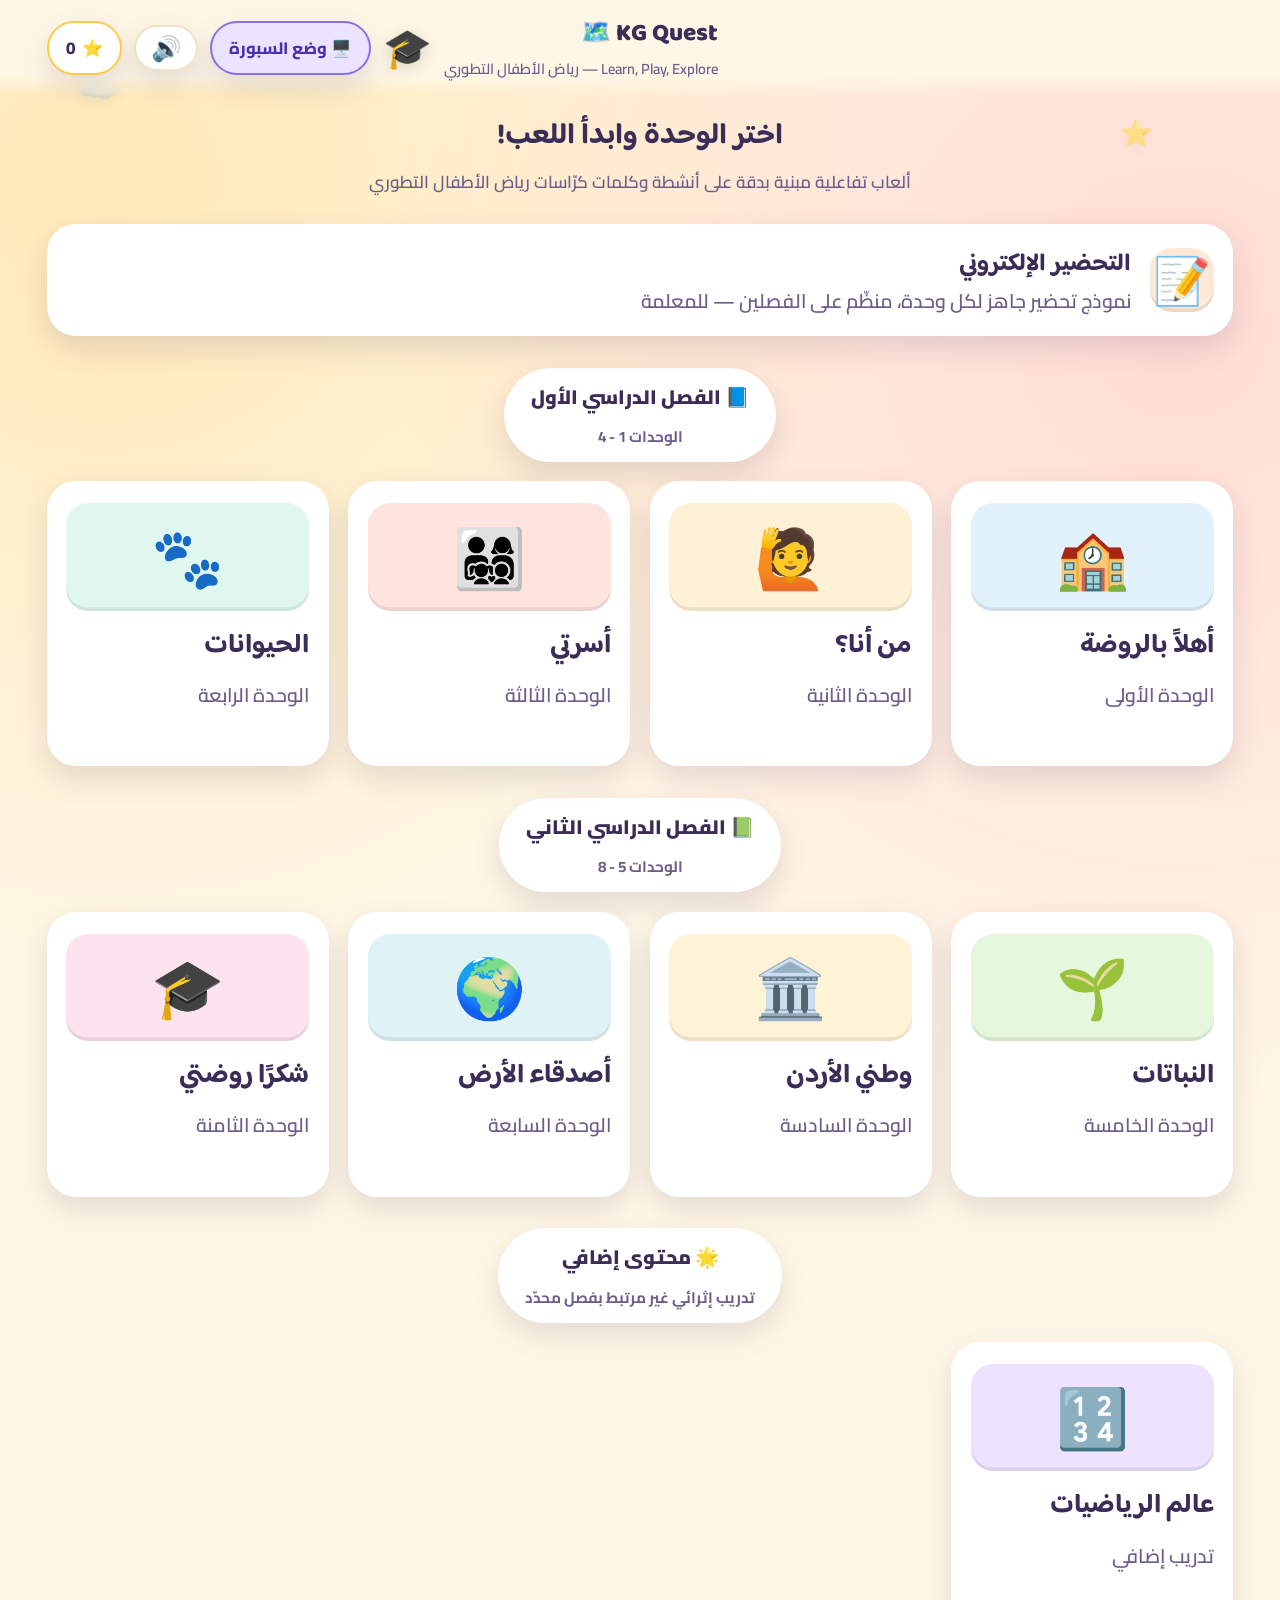
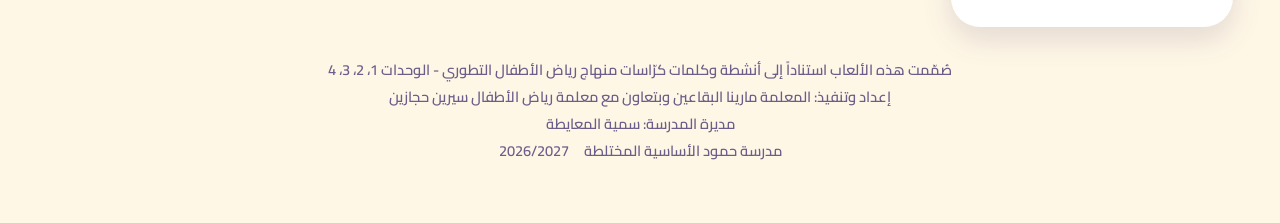
==== commit 4bd7b63b: "Add files via upload" ====
--- a/index (1).html
+++ b/index (1).html
@@ -116,7 +116,7 @@
       <button class="card u1" onclick="startAlefQuiz()"><span class="stars-earned" id="stars-u1-alef"></span><div class="badge">🔤</div><h3>حرف الألف (ا)</h3><p>اكتشف الكلمات التي تحتوي على حرف (ا): تفاح، دائرة، قطار، غزال</p></button>
       <button class="card u1" onclick="startWawQuiz()"><span class="stars-earned" id="stars-u1-waw"></span><div class="badge">🔤</div><h3>حرف الواو (و)</h3><p>اكتشف الكلمات التي تحتوي على حرف (و): ورق، خروف، جرو، فول</p></button>
       <button class="card u1" onclick="startU1English()"><span class="stars-earned" id="stars-u1-english"></span><div class="badge">🔤</div><h3>English Letters: A, C</h3><p>cat, cake, car, ant, ax, apple</p></button>
-      <button class="card u1" onclick="startSchoolTools()"><span class="stars-earned" id="stars-u1-tools"></span><div class="badge">🎒</div><h3>أدوات الروضة</h3><p>صِل كل أداة بما يرتبط بها</p></button>
+      <button class="card u1" onclick="startSchoolTools()"><span class="stars-earned" id="stars-u1-tools"></span><div class="badge">🎒</div><h3>أدوات الروضة</h3><p>طابق كل أداة بما يرتبط بها</p></button>
       <button class="card u1" onclick="startOddOne()"><span class="stars-earned" id="stars-u1-odd"></span><div class="badge">🔍</div><h3>الشيء المختلف</h3><p>ابحث عن العنصر المختلف بين مجموعة متشابهة</p></button>
       <button class="card u1" onclick="startNumberOne()"><span class="stars-earned" id="stars-u1-numberone"></span><div class="badge">1️⃣</div><h3>العدد واحد</h3><p>ميّز المجموعة التي تحتوي على عنصر واحد فقط</p></button>
       <button class="card u1" onclick="startU1Numbers()"><span class="stars-earned" id="stars-u1-numbers"></span><div class="badge">🔢</div><h3>أعدّ معي</h3><p>عدّ أدوات الروضة من 1 إلى 3</p></button>
@@ -128,15 +128,15 @@
   <section class="screen" id="screen-unit2">
     <div class="hub-hero"><h2>🙋 من أنا؟</h2><p>حواسي، حروفي، جسمي، الأشكال، وغذائي الصحي</p><span class="term-sub" style="display:block;margin-top:4px;">📘 الفصل الدراسي الأول</span></div>
     <div class="grid">
-      <button class="card u2" onclick="startSenses()"><span class="stars-earned" id="stars-u2-senses"></span><div class="badge">🖐️</div><h3>حواسي الخمس</h3><p>صِل كل عضو بما يفعله</p></button>
+      <button class="card u2" onclick="startSenses()"><span class="stars-earned" id="stars-u2-senses"></span><div class="badge">🖐️</div><h3>حواسي الخمس</h3><p>طابق كل عضو بما يفعله</p></button>
       <button class="card u2" onclick="startU2Letters()"><span class="stars-earned" id="stars-u2-letters"></span><div class="badge">🔤</div><h3>حروف ي ب م ف</h3><p>اكتشف الحروف في كلمات: دمية، برتقالة، ليمون، فيل</p></button>
       <button class="card u2" onclick="startU2English()"><span class="stars-earned" id="stars-u2-english"></span><div class="badge">🔤</div><h3>English Letters: T,D,M,H</h3><p>table, tiger, duck, dog, milk, monkey, hat, hen, house</p></button>
-      <button class="card u2" onclick="startDressChild()"><span class="stars-earned" id="stars-u2-dress"></span><div class="badge">🧢</div><h3>أجزاء جسمي</h3><p>صِل كل قطعة ملابس بمكانها على الجسم</p></button>
+      <button class="card u2" onclick="startDressChild()"><span class="stars-earned" id="stars-u2-dress"></span><div class="badge">🧢</div><h3>أجزاء جسمي</h3><p>طابق كل قطعة ملابس بمكانها على الجسم</p></button>
       <button class="card u2" onclick="startU2Numbers()"><span class="stars-earned" id="stars-u2-numbers"></span><div class="badge">🔢</div><h3>أعدّ معي</h3><p>عدّ العناصر واختر الرقم الصحيح (2-5)</p></button>
       <button class="card u2" onclick="startShapes()"><span class="stars-earned" id="stars-u2-shapes"></span><div class="badge">🔺</div><h3>الأشكال الهندسية</h3><p>ميّز المثلث والدائرة والمربع</p></button>
       <button class="card u2" onclick="startFood()"><span class="stars-earned" id="stars-u2-food"></span><div class="badge">🍎</div><h3>غذائي الصحي</h3><p>صنّف الطعام: صحي أم غير صحي؟</p></button>
       <button class="card u2" onclick="startDoctorTools()"><span class="stars-earned" id="stars-u2-doctor"></span><div class="badge">🩺</div><h3>أدوات الطبيب</h3><p>ساعد الطبيب واكتشف أدواته الطبية</p></button>
-      <button class="card u2" onclick="startCleaningTools()"><span class="stars-earned" id="stars-u2-cleaning"></span><div class="badge">🧼</div><h3>أدوات النظافة</h3><p>صِل كل أداة نظافة بما يناسبها</p></button>
+      <button class="card u2" onclick="startCleaningTools()"><span class="stars-earned" id="stars-u2-cleaning"></span><div class="badge">🧼</div><h3>أدوات النظافة</h3><p>طابق كل أداة نظافة بما يناسبها</p></button>
       <button class="card u2" onclick="openGameScreen('hazard');initHazard();"><span class="stars-earned" id="stars-u2-hazard"></span><div class="badge">⚠️</div><h3>احذر الخطر</h3><p>اكتشف الأدوات الخطرة في المنزل</p></button>
       <button class="card u2" onclick="startU2Pattern()"><span class="stars-earned" id="stars-u2-pattern"></span><div class="badge">🧩</div><h3>أكمل النمط</h3><p>لاحظ التكرار وأكمل الشكل الناقص</p></button>
     </div>
@@ -149,8 +149,8 @@
       <button class="card u3" onclick="startU3Letters()"><span class="stars-earned" id="stars-u3-letters"></span><div class="badge">🔤</div><h3>حروف س ر ت ش</h3><p>اكتشف الحروف في كلمات: سلحفاة، رمانة، تاج، شجرة</p></button>
       <button class="card u3" onclick="startU3English()"><span class="stars-earned" id="stars-u3-english"></span><div class="badge">🔤</div><h3>English Letters: S,N,O,P</h3><p>sun, snake, star, nest, nose, net, ox, octopus, orange, pen, panda, parrot</p></button>
       <button class="card u3" onclick="startAgeQuiz()"><span class="stars-earned" id="stars-u3-age"></span><div class="badge">👶</div><h3>الأصغر والأكبر</h3><p>من الأصغر سناً؟ ومن الأكبر؟</p></button>
-      <button class="card u3" onclick="startProfessions()"><span class="stars-earned" id="stars-u3-professions"></span><div class="badge">🧰</div><h3>أصحاب المهن</h3><p>صِل كل مهنة بالأداة الخاصة بها</p></button>
-      <button class="card u3" onclick="startPlaces()"><span class="stars-earned" id="stars-u3-places"></span><div class="badge">🏠</div><h3>غرف بيتي</h3><p>صِل كل قطعة أثاث بمكانها الصحيح في البيت</p></button>
+      <button class="card u3" onclick="startProfessions()"><span class="stars-earned" id="stars-u3-professions"></span><div class="badge">🧰</div><h3>أصحاب المهن</h3><p>طابق كل مهنة بالأداة الخاصة بها</p></button>
+      <button class="card u3" onclick="startPlaces()"><span class="stars-earned" id="stars-u3-places"></span><div class="badge">🏠</div><h3>غرف بيتي</h3><p>طابق كل قطعة أثاث بمكانها الصحيح في البيت</p></button>
       <button class="card u3" onclick="startTrueColors()"><span class="stars-earned" id="stars-u3-colors"></span><div class="badge">🎨</div><h3>الألوان الحقيقية</h3><p>اختر اللون الحقيقي لكل عنصر</p></button>
       <button class="card u3" onclick="startU3Numbers()"><span class="stars-earned" id="stars-u3-numbers"></span><div class="badge">🔢</div><h3>أعدّ معي</h3><p>عدّ من 6 إلى 9</p></button>
       <button class="card u3" onclick="startOrderNumbers()"><span class="stars-earned" id="stars-u3-orderNumbers"></span><div class="badge">📶</div><h3>رتّب الأعداد</h3><p>رتّب الأعداد من الأصغر إلى الأكبر</p></button>
@@ -164,7 +164,7 @@
     <div class="grid">
       <button class="card u4" onclick="startU4Letters()"><span class="stars-earned" id="stars-u4-letters"></span><div class="badge">🔤</div><h3>حروف ن د ح ع</h3><p>اكتشف الحروف في كلمات: عنب، دجاجة، حوت، دعسوقة</p></button>
       <button class="card u4" onclick="startU4English()"><span class="stars-earned" id="stars-u4-english"></span><div class="badge">🔤</div><h3>English Letters: E,B,F,I</h3><p>egg, elephant, bird, book, banana, fish, flower, insect, ink</p></button>
-      <button class="card u4" onclick="startBabies()"><span class="stars-earned" id="stars-u4-babies"></span><div class="badge">🐣</div><h3>أمهات وصغار</h3><p>صِل كل حيوان بصغيره</p></button>
+      <button class="card u4" onclick="startBabies()"><span class="stars-earned" id="stars-u4-babies"></span><div class="badge">🐣</div><h3>أمهات وصغار</h3><p>طابق كل حيوان بصغيره</p></button>
       <button class="card u4" onclick="startHabitat()"><span class="stars-earned" id="stars-u4-habitat"></span><div class="badge">🌊</div><h3>بحري أم بري؟</h3><p>صنّف الحيوانات حسب موطنها</p></button>
       <button class="card u4" onclick="startInsects()"><span class="stars-earned" id="stars-u4-insects"></span><div class="badge">🐝</div><h3>نافعة أم ضارة</h3><p>صنّف الحشرات النافعة والضارة</p></button>
       <button class="card u4" onclick="startLifecycle()"><span class="stars-earned" id="stars-u4-lifecycle"></span><div class="badge">🔄</div><h3>رتّب الترتيب</h3><p>رتّب دورة حياة الدجاجة وأحداث يومي</p></button>
@@ -208,7 +208,7 @@
     <div class="game-panel">
       <div class="game-title"><span class="emoji" id="match-icon">🖐️</span><h2 id="match-title">مطابقة</h2></div>
       <p class="progress-line" id="match-progress"></p>
-      <p class="prompt" id="match-prompt">صِل كل عنصر بما يناسبه</p>
+      <p class="prompt" id="match-prompt">طابق كل عنصر بما يناسبه</p>
       <div class="match-cols"><div id="match-left"></div><div id="match-right"></div></div>
     </div>
   </section>
@@ -232,7 +232,7 @@
       <div class="game-title"><span class="emoji" id="count-icon">🔢</span><h2 id="count-title">أعدّ معي</h2></div>
       <p class="progress-line" id="count-progress"></p>
       <p class="credit-line">تنفيذ: المعلمة مارينا البقاعين</p>
-      <p class="prompt">كم عدد العناصر؟</p>
+      <p class="prompt">اختر العدد الصحيح</p>
       <div class="objects-row" id="count-objects"></div>
       <div class="num-row" id="count-options"></div>
     </div>
@@ -399,6 +399,7 @@
 </div>
 
 <script src="app.js"></script>
+<script src="extras.js"></script>
 <script>
 /* وضع السبورة الذكية: تكبير تلقائي حسب حجم الشاشة */
 (function(){
--- a/style.css
+++ b/style.css
@@ -276,3 +276,108 @@
   html.board .game-panel{max-width:1100px;margin-inline:auto;}
   html.board .card,html.board .tile,html.board .opt,html.board .num-btn,html.board .choice-btn,html.board .hz-tile{touch-action:manipulation;}
   @media (prefers-reduced-motion:no-preference){ html.board{scroll-behavior:smooth;} }
+
+/* =========================================================
+   إضافات: التطبيع، ضع دائرة، الاستماع، الأصوات والتشجيع
+   ========================================================= */
+.mute-btn{border:2px solid var(--line);background:var(--panel);color:var(--ink);border-radius:999px;font-size:20px;line-height:1;padding:7px 12px;cursor:pointer;box-shadow:var(--shadow);}
+.mute-btn[aria-pressed="true"]{background:#FFE1E1;border-color:var(--red);}
+.xt-cheer{position:fixed;top:24%;left:50%;transform:translate(-50%,0) scale(.4);z-index:70;pointer-events:none;opacity:0;display:flex;align-items:center;gap:12px;background:linear-gradient(135deg,var(--yellow),var(--orange));color:#3A2E59;font-weight:800;font-size:34px;padding:14px 30px;border-radius:999px;box-shadow:0 14px 34px rgba(255,150,69,.5);white-space:nowrap;}
+.xt-cheer .ce{font-size:40px;}
+.xt-cheer.show{animation:cheerPop 1.3s ease forwards;}
+@keyframes cheerPop{0%{opacity:0;transform:translate(-50%,10px) scale(.4);}18%{opacity:1;transform:translate(-50%,0) scale(1.12);}30%{transform:translate(-50%,0) scale(1);}80%{opacity:1;transform:translate(-50%,-6px) scale(1);}100%{opacity:0;transform:translate(-50%,-26px) scale(.95);}}
+.xt-toast{position:fixed;bottom:22px;left:50%;transform:translate(-50%,20px);background:#3A2E59;color:#fff;font-weight:700;font-size:16px;padding:12px 20px;border-radius:16px;max-width:90vw;text-align:center;z-index:80;opacity:0;pointer-events:none;transition:opacity .25s,transform .25s;}
+.xt-toast.show{opacity:1;transform:translate(-50%,0);}
+
+.spk{display:inline-flex;align-items:center;justify-content:center;min-width:38px;height:38px;border-radius:50%;background:#ECE3FF;color:var(--purple-deep);font-size:20px;cursor:pointer;box-shadow:0 2px 0 rgba(0,0,0,.08);user-select:none;}
+.spk:hover{background:#DCCBFF;}
+.opt .spk{margin-top:2px;}
+.letter-big{position:relative;}
+.letter-big .spk{position:absolute;bottom:-8px;left:-8px;}
+.prompt .spk{margin-inline-start:10px;vertical-align:middle;}
+.letter-big.listen-big{font-size:80px;animation:listenPulse 1.4s ease-in-out infinite;}
+@keyframes listenPulse{0%,100%{transform:scale(1);}50%{transform:scale(1.06);}}
+
+.seg{display:flex;flex-wrap:wrap;gap:8px;justify-content:center;margin:6px 0 14px;}
+.seg-btn{border:2px solid var(--line);background:var(--cream);color:var(--ink);font-weight:800;font-size:18px;padding:9px 18px;border-radius:999px;cursor:pointer;}
+.seg-btn.on{background:var(--purple);border-color:var(--purple-deep);color:#fff;}
+.xt-actions{display:flex;flex-wrap:wrap;gap:10px;justify-content:center;margin-top:14px;}
+.xt-btn{border:2px solid var(--line);background:var(--cream);color:var(--ink);font-weight:800;font-size:18px;padding:12px 20px;border-radius:16px;cursor:pointer;}
+.xt-btn.primary{background:var(--green);border-color:var(--green-deep);color:#fff;}
+.xt-divider{grid-column:1/-1;font-weight:800;font-size:20px;color:var(--ink-soft);margin:10px 4px 0;padding-top:12px;border-top:2px dashed var(--line);}
+
+/* تمرين التطبيع */
+.trace-hint{text-align:center;font-size:22px;font-weight:700;color:var(--ink-soft);margin:-8px 0 10px;min-height:28px;}
+.trace-hint b{font-size:30px;color:var(--purple-deep);}
+.trace-wrap{position:relative;width:100%;max-width:640px;aspect-ratio:640/420;margin:0 auto;background:#fff;border:3px solid var(--line);border-radius:22px;overflow:hidden;}
+.trace-wrap canvas{position:absolute;inset:0;width:100%;height:100%;}
+#trace-ink{cursor:crosshair;touch-action:none;}
+.trace-bar{max-width:640px;margin:12px auto 0;}
+.trace-meter{height:14px;border-radius:99px;background:var(--cream);border:2px solid var(--line);overflow:hidden;}
+.trace-meter #trace-fill{height:100%;width:0;background:linear-gradient(90deg,var(--yellow),var(--orange));transition:width .3s;}
+.trace-meter #trace-fill.full{background:linear-gradient(90deg,var(--green),var(--teal));}
+
+/* ضع دائرة */
+.target-badge{display:flex;align-items:center;justify-content:center;gap:14px;margin:0 auto 16px;}
+.tb-letter{min-width:110px;padding:6px 22px;border-radius:26px;background:linear-gradient(160deg,var(--teal),var(--teal-deep));color:#fff;font-size:68px;font-weight:800;text-align:center;box-shadow:var(--shadow);}
+.tb-name{font-size:30px;font-weight:800;color:var(--ink);}
+.tb-spk{border:none;background:#ECE3FF;border-radius:50%;width:52px;height:52px;font-size:26px;cursor:pointer;}
+.circle-grid{display:grid;grid-template-columns:repeat(5,1fr);gap:12px;max-width:640px;margin:0 auto;}
+.circ-item{position:relative;aspect-ratio:1;border:2px solid var(--line);background:var(--cream);border-radius:18px;font-size:54px;font-weight:800;color:var(--ink);cursor:pointer;font-family:'Baloo Bhaijaan 2','Cairo',sans-serif;display:flex;align-items:center;justify-content:center;}
+.circ-item.en{font-size:50px;}
+.circ-item.nope,.cc-group.nope,.cc-item.nope{animation:shake .35s ease;border-color:var(--red);background:#FFE1E1;}
+.circled::after{content:'';position:absolute;inset:-5px;border:6px solid var(--red);border-radius:52% 48% 55% 45% / 48% 55% 45% 52%;transform:rotate(-5deg);pointer-events:none;animation:drawCircle .35s ease-out;}
+@keyframes drawCircle{from{opacity:0;transform:rotate(-30deg) scale(.5);}to{opacity:1;transform:rotate(-5deg) scale(1);}}
+.circle-left{text-align:center;font-size:20px;font-weight:800;color:var(--ink-soft);margin:14px 0 0;min-height:26px;}
+
+/* المعدود المناسب للعدد */
+.cc-groups{display:grid;grid-template-columns:repeat(3,1fr);gap:14px;max-width:760px;margin:0 auto;}
+.cc-group{position:relative;border:2px dashed var(--line);background:var(--cream);border-radius:22px;padding:18px 12px;display:flex;flex-wrap:wrap;gap:6px;justify-content:center;align-content:center;min-height:120px;font-size:38px;cursor:pointer;}
+.cc-group.small{font-size:26px;}
+.cc-group.circled::after{inset:-8px;border-radius:46% 54% 50% 50% / 55% 45% 55% 45%;}
+.cc-items{display:flex;flex-wrap:wrap;gap:10px;justify-content:center;max-width:720px;margin:0 auto;background:var(--cream);border:2px dashed var(--line);border-radius:20px;padding:20px;}
+.cc-item{position:relative;border:none;background:transparent;font-size:46px;padding:4px 6px;cursor:pointer;line-height:1.1;}
+.cc-items.small .cc-item{font-size:34px;}
+.cc-item.circled::after{inset:-1px;border-width:5px;}
+
+/* استمع وتعلّم */
+.listen-grid{display:flex;flex-direction:column;gap:18px;}
+.ls-sec{background:var(--cream);border:2px solid var(--line);border-radius:22px;padding:14px;}
+.ls-letter{display:flex;align-items:center;gap:12px;border:none;background:linear-gradient(160deg,var(--teal),var(--teal-deep));color:#fff;border-radius:20px;padding:6px 22px;font-size:62px;font-weight:800;cursor:pointer;margin-bottom:12px;font-family:'Baloo Bhaijaan 2','Cairo',sans-serif;}
+.ls-letter .spk-ic{font-size:28px;}
+.ls-words{display:grid;grid-template-columns:repeat(auto-fit,minmax(120px,1fr));gap:12px;}
+.listen-grid > .ls-card{display:inline-flex;}
+.ls-card{border:2px solid var(--line);background:var(--panel);border-radius:18px;padding:14px 8px;display:flex;flex-direction:column;align-items:center;gap:6px;cursor:pointer;color:var(--ink);font-weight:800;}
+.ls-card .ls-emoji{font-size:54px;}
+.ls-card .ls-big{font-size:60px;font-family:'Baloo Bhaijaan 2','Cairo',sans-serif;color:var(--purple-deep);}
+.ls-card .ls-w{font-size:22px;}
+.ls-card .ls-w.en{font-family:'Baloo Bhaijaan 2',Arial,sans-serif;}
+.ls-card .spk-ic{font-size:20px;}
+.ls-card.playing{border-color:var(--yellow-deep);background:#FFF3CC;animation:listenPulse .6s ease-in-out 2;}
+.listen-grid:has(> .ls-card){display:grid;grid-template-columns:repeat(auto-fit,minmax(130px,1fr));}
+
+@media (max-width:520px){
+  .circ-item{font-size:38px;border-radius:14px;} .circ-item.en{font-size:36px;}
+  .tb-letter{font-size:54px;min-width:90px;} .xt-cheer{font-size:26px;padding:10px 22px;}
+  .cc-item{font-size:36px;} .cc-group{font-size:30px;}
+}
+@media (prefers-reduced-motion:reduce){ .xt-cheer.show,.circled::after,.letter-big.listen-big{animation:none;opacity:1;} .xt-cheer.show{opacity:1;} }
+
+/* اقرأ المقطع */
+.syl-tips{display:grid;grid-template-columns:repeat(3,1fr);gap:10px;margin:4px 0 14px;}
+.syl-tip{background:#FFF3CC;border:2px solid var(--yellow);border-radius:16px;padding:10px 8px;text-align:center;font-weight:700;font-size:15px;line-height:1.6;color:var(--ink);}
+.syl-tip b{display:block;font-size:26px;color:var(--purple-deep);}
+.syl-tip i{font-style:normal;font-size:22px;font-weight:800;color:var(--teal-deep);}
+.syl-card .ls-big{font-size:64px;line-height:1.3;}
+.ls-card .ls-w.small{font-size:16px;color:var(--ink-soft);} .ls-card .ls-w.tiny{font-size:14px;color:var(--ink-soft);font-weight:700;}
+@media (max-width:520px){ .syl-tips{grid-template-columns:1fr;} }
+.ls-words:has(.syl-card){grid-template-columns:repeat(3,1fr);gap:8px;}
+@media (max-width:520px){ .syl-card{padding:10px 4px;} .syl-card .ls-big{font-size:46px;} .ls-card .ls-w.small,.ls-card .ls-w.tiny{font-size:12px;} }
+
+/* سطرا الكتابة الحرة */
+.write-title{text-align:center;font-size:22px;font-weight:800;margin:22px 0 10px;color:var(--ink);}
+.write-wrap{position:relative;width:100%;max-width:640px;aspect-ratio:640/340;margin:0 auto;background:#fff;border:3px solid var(--line);border-radius:22px;overflow:hidden;}
+.write-wrap canvas{position:absolute;inset:0;width:100%;height:100%;}
+#write-ink{cursor:crosshair;touch-action:none;}
+.xt-cheer.xt-oops{background:linear-gradient(135deg,#8C6FE6,#4AA9E0);color:#fff;box-shadow:0 14px 34px rgba(110,79,209,.45);}
+.xt-cheer.xt-oops.show{animation:cheerPop 1.2s ease forwards;}
